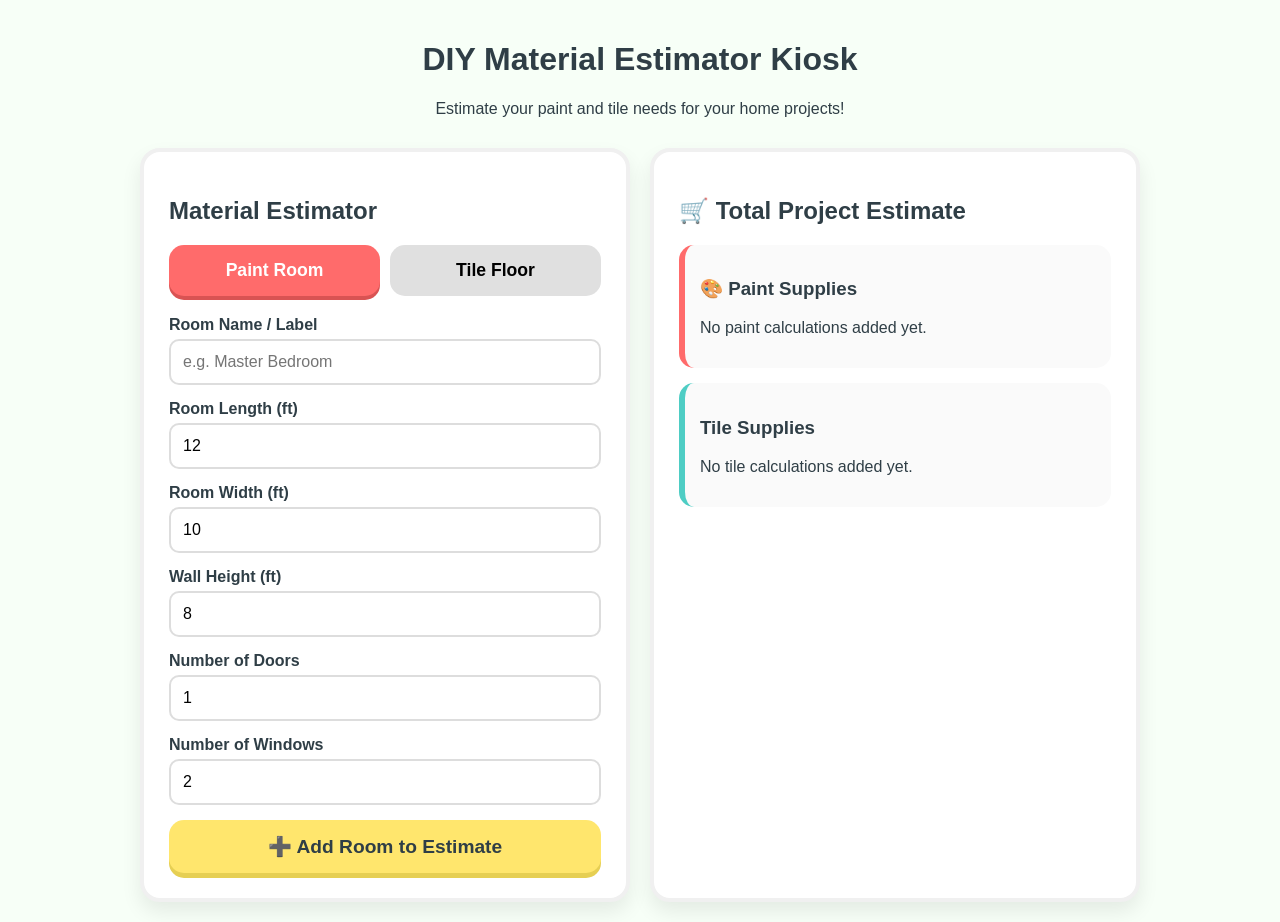
==== Extra stuff/index.html @ 820c1bd6 "I added the program i was working with. WIP" ====
<!DOCTYPE html>
<html lang="en">
<head>
    <meta charset="UTF-8">
    <meta name="viewport" content="width=device-width, initial-scale=1.0">
    <title>DIY Material Estimator Kiosk</title>
    <link rel="stylesheet" href="style.css">
</head>
<body>
<div class="header-title">
    <h1>DIY Material Estimator Kiosk</h1>
    <p>Estimate your paint and tile needs for your home projects!</p>
</div>

<div class="kiosk-container">
    <!-- Input cards -->
    <div class="card">
        <h2>Material Estimator</h2>
        
        <div class="tab-buttons">
            <button class="tab-btn active-paint" id="paintTabBtn" onclick="switchTab('paint')">Paint Room</button>
            <button class="tab-btn" id="tileTabBtn" onclick="switchTab('tile')">Tile Floor</button>
        </div>

        <form id="estimatorForm" onsubmit="handleFormSubmit(event)">
            <input type="hidden" id="material_type" value="paint">

            <div class="form-group">
                <label for="room_name">Room Name / Label</label>
                <input type="text" id="room_name" placeholder="e.g. Master Bedroom" required>
            </div>

            <!-- Paint inputs -->
            <div id="paintForm">
                <div class="form-group"><label>Room Length (ft)</label><input type="number" step="0.1" id="p_length" value="12"></div>
                <div class="form-group"><label>Room Width (ft)</label><input type="number" step="0.1" id="p_width" value="10"></div>
                <div class="form-group"><label>Wall Height (ft)</label><input type="number" step="0.1" id="p_height" value="8"></div>
                <div class="form-group"><label>Number of Doors</label><input type="number" id="p_doors" value="1"></div>
                <div class="form-group"><label>Number of Windows</label><input type="number" id="p_windows" value="2"></div>
            </div>

            <!-- Tile inputs -->
            <div id="tileForm" class="hidden">
                <div class="form-group"><label>Floor Length (ft)</label><input type="number" step="0.1" id="t_length" value="10"></div>
                <div class="form-group"><label>Floor Width (ft)</label><input type="number" step="0.1" id="t_width" value="10"></div>
            </div>

            <button type="submit" class="btn-submit">➕ Add Room to Estimate</button>
        </form>
    </div>

    <!-- cart / checkout section -->
    <div class="card">
        <h2>🛒 Total Project Estimate</h2>

        <!-- paint section -->
        <div class="cart-section">
            <h3>🎨 Paint Supplies</h3>
            <div id="paintCartContent"><p>No paint calculations added yet.</p></div>
        </div>

        <!-- Tile section -->
        <div class="cart-section tile-section">
            <h3>Tile Supplies</h3>
            <div id="tileCartContent"><p>No tile calculations added yet.</p></div>
        </div>

        <button id="clearCartBtn" class="btn-clear hidden" onclick="clearCart()">🗑️ Start New Project</button>
    </div>
</div>

<script src="script.js"></script>
</body>
</html>
---- Extra stuff/style.css ----
:root {
    --primary: #FF6B6B;
    --secondary: #4ECDC4;
    --accent: #FFE66D;
    --bg: #F7FFF7;
    --text: #2F3E46;
}
.header-title {
    text-align: center;
    margin-bottom: 30px;
} 

body {
    font-family: 'Segoe UI', Tahoma, Geneva, Verdana, sans-serif;
    background-color: var(--bg);
    color: var(--text);
    margin: 0;
    padding: 20px;
}

.kiosk-container {
    max-width: 1000px;
    margin: 0 auto;
    display: grid;
    grid-template-columns: 1fr 1fr;
    gap: 20px;
}

.card {
    background: white;
    border-radius: 20px;
    padding: 25px;
    box-shadow: 0 10px 20px rgba(0,0,0,0.08);
    border: 4px solid #F0F0F0;
}

.tab-buttons {
    display: flex;
    gap: 10px;
    margin-bottom: 20px;
}

.tab-btn {
    flex: 1;
    padding: 15px;
    border: none;
    border-radius: 15px;
    font-size: 1.1rem;
    font-weight: bold;
    cursor: pointer;
    background: #E0E0E0;
    transition: transform 0.1s, background-color 0.2s;
}

.tab-btn.active-paint {
    background: var(--primary);
    color: white;
    box-shadow: 0 4px 0 #D95353;
}

.tab-btn.active-tile {
    background: var(--secondary);
    color: white;
    box-shadow: 0 4px 0 #3DB3AC;
}

.form-group {
    margin-bottom: 15px;
}

label {
    display: block;
    margin-bottom: 5px;
    font-weight: 600;
}

input {
    width: 100%;
    padding: 12px;
    border: 2px solid #DDD;
    border-radius: 10px;
    box-sizing: border-box;
    font-size: 1rem;
}

.btn-submit {
    width: 100%;
    padding: 15px;
    border: none;
    border-radius: 15px;
    background: var(--accent);
    color: var(--text);
    font-size: 1.2rem;
    font-weight: bold;
    cursor: pointer;
    box-shadow: 0 5px 0 #E6CF53;
}

.cart-section {
    background: #FAFAFA;
    border-radius: 15px;
    padding: 15px;
    margin-bottom: 15px;
    border-left: 6px solid var(--primary);
}

.cart-section.tile-section {
    border-left-color: var(--secondary);
}

.item-list {
    list-style: none;
    padding: 0;
    margin: 0;
}

.item-list li {
    background: white;
    padding: 10px;
    border-radius: 8px;
    margin-bottom: 8px;
    font-size: 0.95rem;
}

.btn-clear {
    background: #FF4757;
    color: white;
    border: none;
    padding: 10px 15px;
    border-radius: 10px;
    cursor: pointer;
    font-weight: bold;
}

.hidden {
    display: none;
}
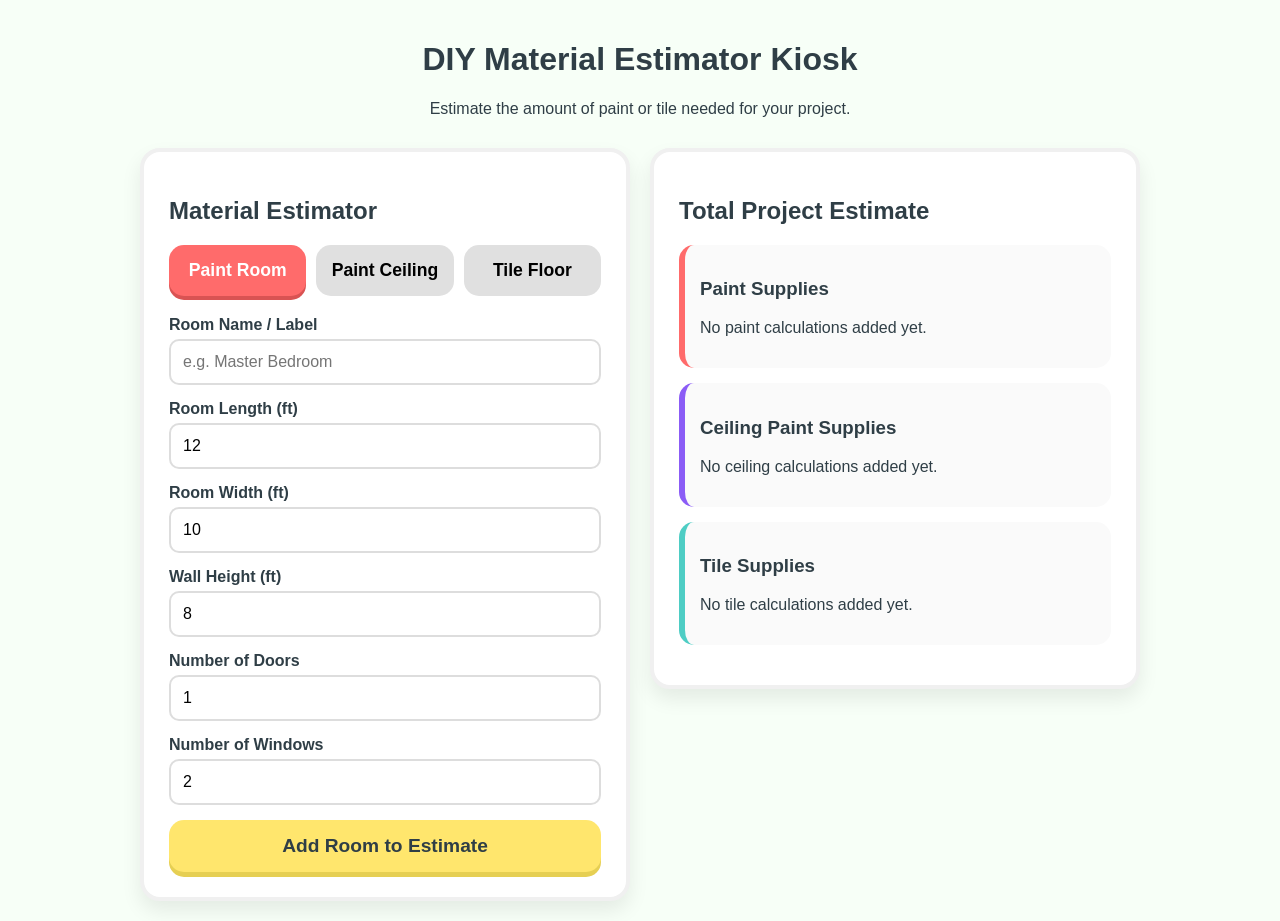
==== commit 38789fb4: "Non-XAMPP version for kiosk WIP" ====
--- a/Extra stuff/index.html
+++ b/Extra stuff/index.html
@@ -7,21 +7,22 @@
     <link rel="stylesheet" href="style.css">
 </head>
 <body>
-<div class="header-title">
+<div class="headerTitle">
     <h1>DIY Material Estimator Kiosk</h1>
-    <p>Estimate your paint and tile needs for your home projects!</p>
+    <p>Estimate the amount of paint or tile needed for your project.</p>
 </div>
-
 <div class="kiosk-container">
-    <!-- Input cards -->
     <div class="card">
         <h2>Material Estimator</h2>
         
+        <!-- button section-->
         <div class="tab-buttons">
             <button class="tab-btn active-paint" id="paintTabBtn" onclick="switchTab('paint')">Paint Room</button>
+            <button class="tab-btn ceiling-paint" id="ceilingPaintTabBtn" onclick="switchTab('ceilingpaint')">Paint Ceiling</button>
             <button class="tab-btn" id="tileTabBtn" onclick="switchTab('tile')">Tile Floor</button>
         </div>
 
+        <!-- Form input section-->
         <form id="estimatorForm" onsubmit="handleFormSubmit(event)">
             <input type="hidden" id="material_type" value="paint">
 
@@ -30,7 +31,6 @@
                 <input type="text" id="room_name" placeholder="e.g. Master Bedroom" required>
             </div>
 
-            <!-- Paint inputs -->
             <div id="paintForm">
                 <div class="form-group"><label>Room Length (ft)</label><input type="number" step="0.1" id="p_length" value="12"></div>
                 <div class="form-group"><label>Room Width (ft)</label><input type="number" step="0.1" id="p_width" value="10"></div>
@@ -39,36 +39,43 @@
                 <div class="form-group"><label>Number of Windows</label><input type="number" id="p_windows" value="2"></div>
             </div>
 
-            <!-- Tile inputs -->
+            <div id="ceilingForm" class="hidden">
+                <div class="form-group"><label>Ceiling Length (ft)</label><input type="number" step="0.1" id="c_length" value="12"></div>
+                <div class="form-group"><label>Ceiling Width (ft)</label><input type="number" step="0.1" id="c_width" value="10"></div>
+            </div>
+
             <div id="tileForm" class="hidden">
                 <div class="form-group"><label>Floor Length (ft)</label><input type="number" step="0.1" id="t_length" value="10"></div>
                 <div class="form-group"><label>Floor Width (ft)</label><input type="number" step="0.1" id="t_width" value="10"></div>
             </div>
 
-            <button type="submit" class="btn-submit">➕ Add Room to Estimate</button>
+            <button type="submit" class="btn-submit">Add Room to Estimate</button>
         </form>
     </div>
 
-    <!-- cart / checkout section -->
+    <!--Checkout/ cart section-->
     <div class="card">
-        <h2>🛒 Total Project Estimate</h2>
+        <h2>Total Project Estimate</h2>
 
-        <!-- paint section -->
         <div class="cart-section">
-            <h3>🎨 Paint Supplies</h3>
+            <h3>Paint Supplies</h3>
             <div id="paintCartContent"><p>No paint calculations added yet.</p></div>
         </div>
 
-        <!-- Tile section -->
+        <div class="cart-section ceiling-section">
+            <h3>Ceiling Paint Supplies</h3>
+            <div id="ceilingCartContent"><p>No ceiling calculations added yet.</p></div>
+        </div>
+
         <div class="cart-section tile-section">
             <h3>Tile Supplies</h3>
             <div id="tileCartContent"><p>No tile calculations added yet.</p></div>
         </div>
 
-        <button id="clearCartBtn" class="btn-clear hidden" onclick="clearCart()">🗑️ Start New Project</button>
+        <button id="clearCartBtn" class="btn-clear hidden" type="button" onclick="clearCart()">Start New Project</button>
     </div>
 </div>
 
 <script src="script.js"></script>
 </body>
-</html>+</html>
--- a/Extra stuff/style.css
+++ b/Extra stuff/style.css
@@ -5,10 +5,11 @@
     --bg: #F7FFF7;
     --text: #2F3E46;
 }
-.header-title {
+
+.headerTitle {
     text-align: center;
     margin-bottom: 30px;
-} 
+}
 
 body {
     font-family: 'Segoe UI', Tahoma, Geneva, Verdana, sans-serif;
@@ -21,9 +22,10 @@
 .kiosk-container {
     max-width: 1000px;
     margin: 0 auto;
-    display: grid;
-    grid-template-columns: 1fr 1fr;
+    display: flex;
+    flex-direction: row;
     gap: 20px;
+    align-items: start;
 }
 
 .card {
@@ -32,6 +34,8 @@
     padding: 25px;
     box-shadow: 0 10px 20px rgba(0,0,0,0.08);
     border: 4px solid #F0F0F0;
+    flex: 1 1 0;
+    min-width: 0;
 }
 
 .tab-buttons {
@@ -56,6 +60,12 @@
     background: var(--primary);
     color: white;
     box-shadow: 0 4px 0 #D95353;
+}
+
+.tab-btn.active-ceiling {
+    background: #8b5cf6;
+    color: white;
+    box-shadow: 0 4px 0 #6d28d9;
 }
 
 .tab-btn.active-tile {
@@ -108,6 +118,10 @@
     border-left-color: var(--secondary);
 }
 
+.cart-section.ceiling-section {
+    border-left-color: #8b5cf6;
+}
+
 .item-list {
     list-style: none;
     padding: 0;
@@ -134,4 +148,10 @@
 
 .hidden {
     display: none;
-}+}
+
+@media (max-width: 820px) {
+    .kiosk-container {
+        flex-direction: column;
+    }
+}
